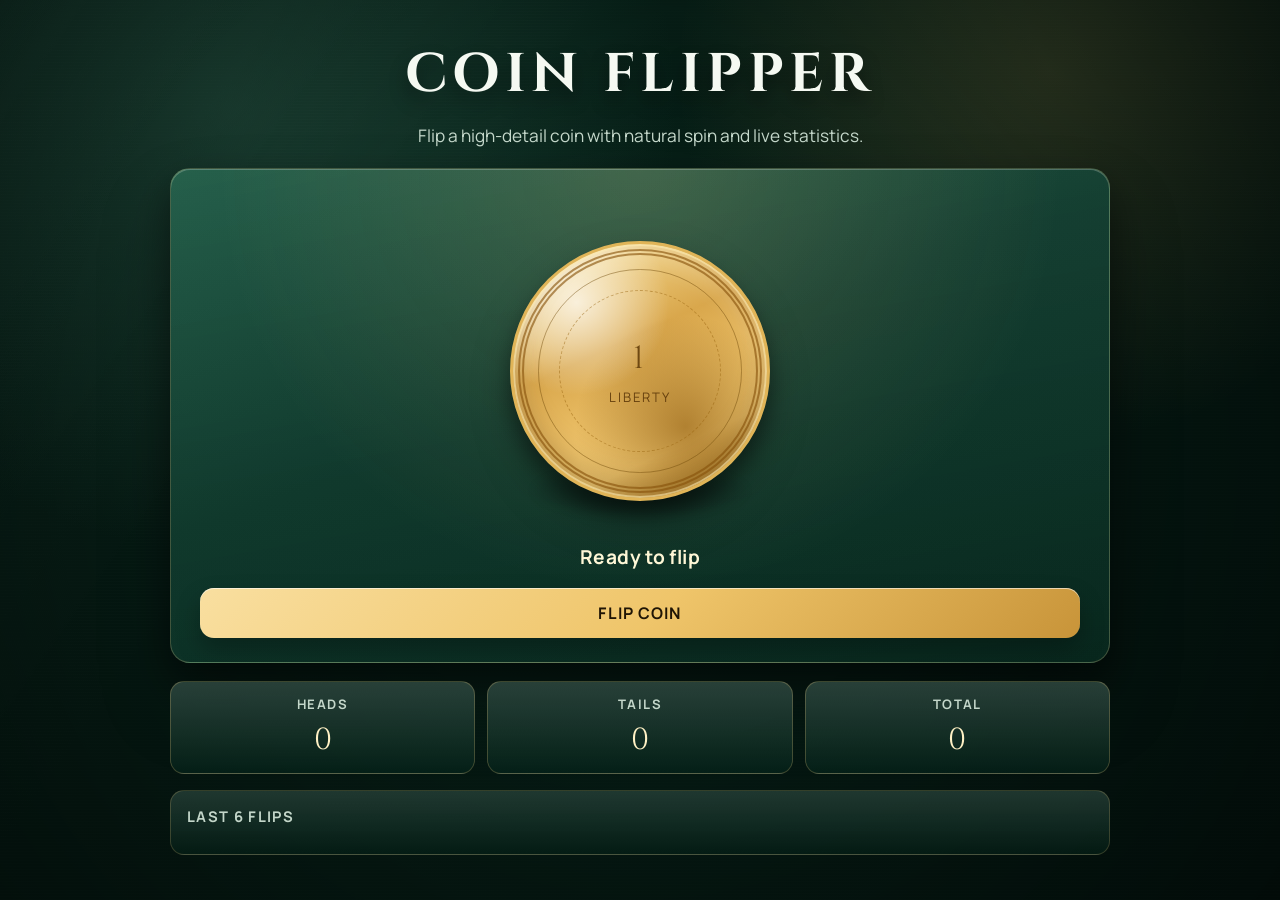
==== COIN FLIPPER/index.html @ 90462f93 "feat: add realistic coin flipper in COIN FLIPPER folder" ====
<!DOCTYPE html>
<html lang="en">
  <head>
    <meta charset="UTF-8" />
    <meta name="viewport" content="width=device-width, initial-scale=1.0" />
    <title>Realistic Coin Flipper</title>
    <link rel="stylesheet" href="styles.css" />
  </head>
  <body>
    <div class="background-noise" aria-hidden="true"></div>
    <main class="app">
      <header class="app-header">
        <h1>Coin Flipper</h1>
        <p>Flip a high-detail coin with natural spin and live statistics.</p>
      </header>

      <section class="table" aria-label="Coin table">
        <div class="coin-stage">
          <div class="coin-shadow" aria-hidden="true"></div>
          <div class="coin" id="coin" aria-hidden="true">
            <div class="coin-face coin-face--heads">
              <span class="coin-mark">1</span>
              <span class="coin-label">Liberty</span>
            </div>
            <div class="coin-face coin-face--tails">
              <span class="coin-mark">Eagle</span>
              <span class="coin-label">United States</span>
            </div>
            <div class="coin-rim"></div>
          </div>
        </div>

        <p class="result" id="result" aria-live="polite">Ready to flip</p>
        <button class="flip-btn" id="flip-btn" type="button">Flip Coin</button>
      </section>

      <section class="stats" aria-label="Flip statistics">
        <article class="stat-card">
          <h2>Heads</h2>
          <p id="heads-count">0</p>
        </article>
        <article class="stat-card">
          <h2>Tails</h2>
          <p id="tails-count">0</p>
        </article>
        <article class="stat-card">
          <h2>Total</h2>
          <p id="total-count">0</p>
        </article>
      </section>

      <section class="history-wrap" aria-label="Last results">
        <h2>Last 6 Flips</h2>
        <ol class="history-list" id="history-list"></ol>
      </section>
    </main>
    <script src="app.js"></script>
  </body>
</html>
---- COIN FLIPPER/styles.css ----
@import url("https://fonts.googleapis.com/css2?family=Cinzel:wght@500;700&family=Manrope:wght@400;600;700&display=swap");

:root {
  --felt-dark: #061b14;
  --felt-mid: #0f3b2d;
  --felt-light: #2f6e57;
  --text-main: #f5f9f2;
  --text-muted: #c4d7ca;
  --accent: #f2c86a;
  --accent-deep: #9e6f1e;
  --coin-size: clamp(180px, 34vw, 260px);
}

*,
*::before,
*::after {
  box-sizing: border-box;
}

html,
body {
  margin: 0;
  min-height: 100%;
}

body {
  position: relative;
  overflow-x: hidden;
  font-family: "Manrope", sans-serif;
  color: var(--text-main);
  background:
    radial-gradient(circle at 18% 12%, rgba(61, 122, 99, 0.38) 0%, transparent 34%),
    radial-gradient(circle at 82% 8%, rgba(247, 206, 107, 0.16) 0%, transparent 28%),
    linear-gradient(145deg, #08261c 0%, #061b14 48%, #04140f 100%);
}

body::after {
  content: "";
  position: fixed;
  inset: 0;
  pointer-events: none;
  background: radial-gradient(circle, transparent 38%, rgba(0, 0, 0, 0.42) 100%);
  z-index: 0;
}

.background-noise {
  position: fixed;
  inset: 0;
  pointer-events: none;
  opacity: 0.08;
  z-index: 0;
  background:
    linear-gradient(125deg, rgba(255, 255, 255, 0.22), transparent 34%),
    repeating-linear-gradient(
      0deg,
      rgba(255, 255, 255, 0.08) 0px,
      rgba(255, 255, 255, 0.08) 1px,
      transparent 1px,
      transparent 3px
    );
}

.app {
  position: relative;
  z-index: 1;
  width: min(940px, 92vw);
  margin: 0 auto;
  padding: clamp(1.35rem, 3vw, 2.5rem) 0 clamp(1.4rem, 4vw, 2.8rem);
}

.app-header {
  text-align: center;
  margin-bottom: 1.3rem;
}

.app-header h1 {
  margin: 0;
  font-family: "Cinzel", serif;
  font-size: clamp(2rem, 5vw, 3.4rem);
  letter-spacing: 0.1em;
  text-transform: uppercase;
  text-shadow: 0 10px 18px rgba(0, 0, 0, 0.38);
}

.app-header p {
  margin: 0.8rem auto 0;
  max-width: 42ch;
  color: var(--text-muted);
  font-size: clamp(0.95rem, 2vw, 1.08rem);
}

.table {
  background:
    radial-gradient(circle at 50% 0%, rgba(255, 215, 140, 0.16), transparent 62%),
    linear-gradient(170deg, rgba(255, 255, 255, 0.06) 0%, rgba(0, 0, 0, 0.23) 100%),
    linear-gradient(160deg, #185640 0%, #0b3b2c 44%, #0a3326 100%);
  border: 1px solid rgba(247, 222, 155, 0.23);
  border-radius: 20px;
  padding: clamp(1.2rem, 3vw, 2rem) clamp(1rem, 3vw, 1.8rem) 1.5rem;
  box-shadow:
    inset 0 1px 0 rgba(255, 255, 255, 0.24),
    0 16px 34px rgba(0, 0, 0, 0.4),
    0 40px 70px rgba(0, 0, 0, 0.26);
}

.coin-stage {
  position: relative;
  min-height: clamp(260px, 40vw, 340px);
  display: grid;
  place-items: center;
  perspective: 1500px;
}

.coin-shadow {
  position: absolute;
  width: min(56%, 260px);
  height: 20%;
  border-radius: 50%;
  background: radial-gradient(ellipse at center, rgba(0, 0, 0, 0.5) 0%, transparent 72%);
  transform: translateY(calc(var(--coin-size) * 0.46)) scale(0.84);
  filter: blur(4px);
  transition: transform 220ms ease-out;
}

.coin {
  width: var(--coin-size);
  aspect-ratio: 1 / 1;
  position: relative;
  transform-style: preserve-3d;
  transform: rotateX(0deg) rotateY(0deg);
  will-change: transform;
  filter: drop-shadow(0 16px 18px rgba(0, 0, 0, 0.26));
}

.coin-face {
  position: absolute;
  inset: 0;
  display: grid;
  place-content: center;
  gap: 0.5rem;
  padding: 1.3rem;
  border-radius: 50%;
  backface-visibility: hidden;
  text-align: center;
  border: 3px solid #e0b457;
  background:
    radial-gradient(circle at 25% 23%, rgba(255, 255, 255, 0.75) 0%, transparent 34%),
    radial-gradient(circle at 68% 72%, rgba(128, 75, 0, 0.58) 0%, transparent 44%),
    linear-gradient(155deg, #fde9a4 0%, #d9a74c 40%, #f8d17a 75%, #af7c22 100%);
  box-shadow:
    inset 0 0 0 2px rgba(255, 238, 179, 0.56),
    inset 0 15px 26px rgba(255, 255, 255, 0.22),
    inset 0 -17px 26px rgba(79, 46, 1, 0.28),
    0 14px 18px rgba(0, 0, 0, 0.32);
}

.coin-face::before {
  content: "";
  position: absolute;
  inset: 10%;
  border-radius: 50%;
  border: 1px solid rgba(109, 72, 8, 0.45);
}

.coin-face::after {
  content: "";
  position: absolute;
  inset: 18%;
  border-radius: 50%;
  border: 1px dashed rgba(151, 98, 14, 0.48);
}

.coin-face--heads {
  transform: translateZ(7px);
}

.coin-face--tails {
  transform: rotateY(180deg) translateZ(7px);
  background:
    radial-gradient(circle at 24% 22%, rgba(255, 255, 255, 0.72) 0%, transparent 34%),
    radial-gradient(circle at 68% 72%, rgba(113, 56, 7, 0.6) 0%, transparent 44%),
    linear-gradient(158deg, #f8e4a0 0%, #c9923d 42%, #efc86d 76%, #94631b 100%);
}

.coin-rim {
  position: absolute;
  inset: 3%;
  border-radius: 50%;
  border: 6px double rgba(134, 82, 10, 0.62);
  transform: translateZ(0);
  pointer-events: none;
}

.coin-mark {
  position: relative;
  z-index: 1;
  font-family: "Cinzel", serif;
  font-size: clamp(1.4rem, 3.2vw, 2rem);
  color: #6f4912;
  text-transform: uppercase;
  letter-spacing: 0.08em;
}

.coin-label {
  position: relative;
  z-index: 1;
  font-size: clamp(0.7rem, 1.6vw, 0.82rem);
  text-transform: uppercase;
  letter-spacing: 0.16em;
  color: rgba(78, 43, 0, 0.8);
}

.result {
  margin: 0.2rem 0 1.1rem;
  text-align: center;
  font-size: clamp(1rem, 2.1vw, 1.2rem);
  font-weight: 700;
  letter-spacing: 0.02em;
  color: #fff8d7;
  min-height: 1.6rem;
}

.result[data-result="heads"] {
  color: #ffe39d;
}

.result[data-result="tails"] {
  color: #a8d9ff;
}

.flip-btn {
  width: 100%;
  border: 0;
  border-radius: 14px;
  cursor: pointer;
  padding: 0.88rem 1rem;
  font-family: "Manrope", sans-serif;
  font-size: 1rem;
  font-weight: 700;
  letter-spacing: 0.07em;
  text-transform: uppercase;
  color: #1f1505;
  background: linear-gradient(135deg, #f9dfa0 0%, #efc56a 52%, #c89439 100%);
  box-shadow:
    inset 0 1px 0 rgba(255, 255, 255, 0.58),
    0 12px 24px rgba(0, 0, 0, 0.27);
  transition: transform 120ms ease, box-shadow 120ms ease, filter 120ms ease;
}

.flip-btn:hover:not(:disabled) {
  transform: translateY(-2px);
  filter: brightness(1.04);
  box-shadow:
    inset 0 1px 0 rgba(255, 255, 255, 0.58),
    0 16px 30px rgba(0, 0, 0, 0.29);
}

.flip-btn:active:not(:disabled) {
  transform: translateY(0);
}

.flip-btn:disabled {
  cursor: not-allowed;
  opacity: 0.75;
}

.stats {
  margin-top: 1.1rem;
  display: grid;
  gap: 0.75rem;
  grid-template-columns: repeat(3, minmax(0, 1fr));
}

.stat-card {
  border-radius: 14px;
  padding: 0.85rem 0.7rem;
  background:
    linear-gradient(180deg, rgba(255, 255, 255, 0.14), rgba(0, 0, 0, 0.13)),
    rgba(8, 45, 33, 0.58);
  border: 1px solid rgba(242, 206, 126, 0.24);
  text-align: center;
}

.stat-card h2 {
  margin: 0;
  font-size: 0.82rem;
  color: var(--text-muted);
  letter-spacing: 0.11em;
  text-transform: uppercase;
  font-weight: 700;
}

.stat-card p {
  margin: 0.35rem 0 0;
  font-family: "Cinzel", serif;
  font-size: clamp(1.5rem, 3vw, 1.9rem);
  color: #fff1c5;
}

.history-wrap {
  margin-top: 1rem;
  padding: 0.95rem 1rem 1rem;
  border-radius: 14px;
  background:
    linear-gradient(180deg, rgba(255, 255, 255, 0.1), rgba(0, 0, 0, 0.16)),
    rgba(8, 42, 31, 0.6);
  border: 1px solid rgba(242, 206, 126, 0.2);
}

.history-wrap h2 {
  margin: 0 0 0.7rem;
  font-size: 0.92rem;
  letter-spacing: 0.09em;
  text-transform: uppercase;
  color: var(--text-muted);
}

.history-list {
  margin: 0;
  padding: 0;
  list-style: none;
  display: flex;
  flex-wrap: wrap;
  gap: 0.48rem;
}

.history-list li {
  border-radius: 999px;
  padding: 0.3rem 0.7rem;
  font-size: 0.8rem;
  font-weight: 700;
  letter-spacing: 0.04em;
  color: #fff7d8;
  background: rgba(0, 0, 0, 0.22);
  border: 1px solid rgba(245, 208, 121, 0.36);
}

.history-list li.heads {
  background: rgba(204, 146, 30, 0.2);
}

.history-list li.tails {
  background: rgba(69, 137, 193, 0.2);
}

.coin-stage.is-flipping .coin-shadow {
  animation: shadow-pulse 2.2s ease-in-out both;
}

@keyframes shadow-pulse {
  0% {
    transform: translateY(calc(var(--coin-size) * 0.46)) scale(0.84);
    opacity: 0.6;
  }
  50% {
    transform: translateY(calc(var(--coin-size) * 0.54)) scale(0.56);
    opacity: 0.3;
  }
  100% {
    transform: translateY(calc(var(--coin-size) * 0.46)) scale(0.84);
    opacity: 0.6;
  }
}

@media (max-width: 760px) {
  .table {
    border-radius: 18px;
  }

  .stats {
    grid-template-columns: 1fr;
  }

  .stat-card {
    display: flex;
    justify-content: space-between;
    align-items: center;
    padding: 0.75rem 0.9rem;
    text-align: left;
  }

  .stat-card p {
    margin: 0;
  }
}

@media (prefers-reduced-motion: reduce) {
  * {
    animation-duration: 0.01ms !important;
    animation-iteration-count: 1 !important;
    transition-duration: 0.01ms !important;
    scroll-behavior: auto !important;
  }
}
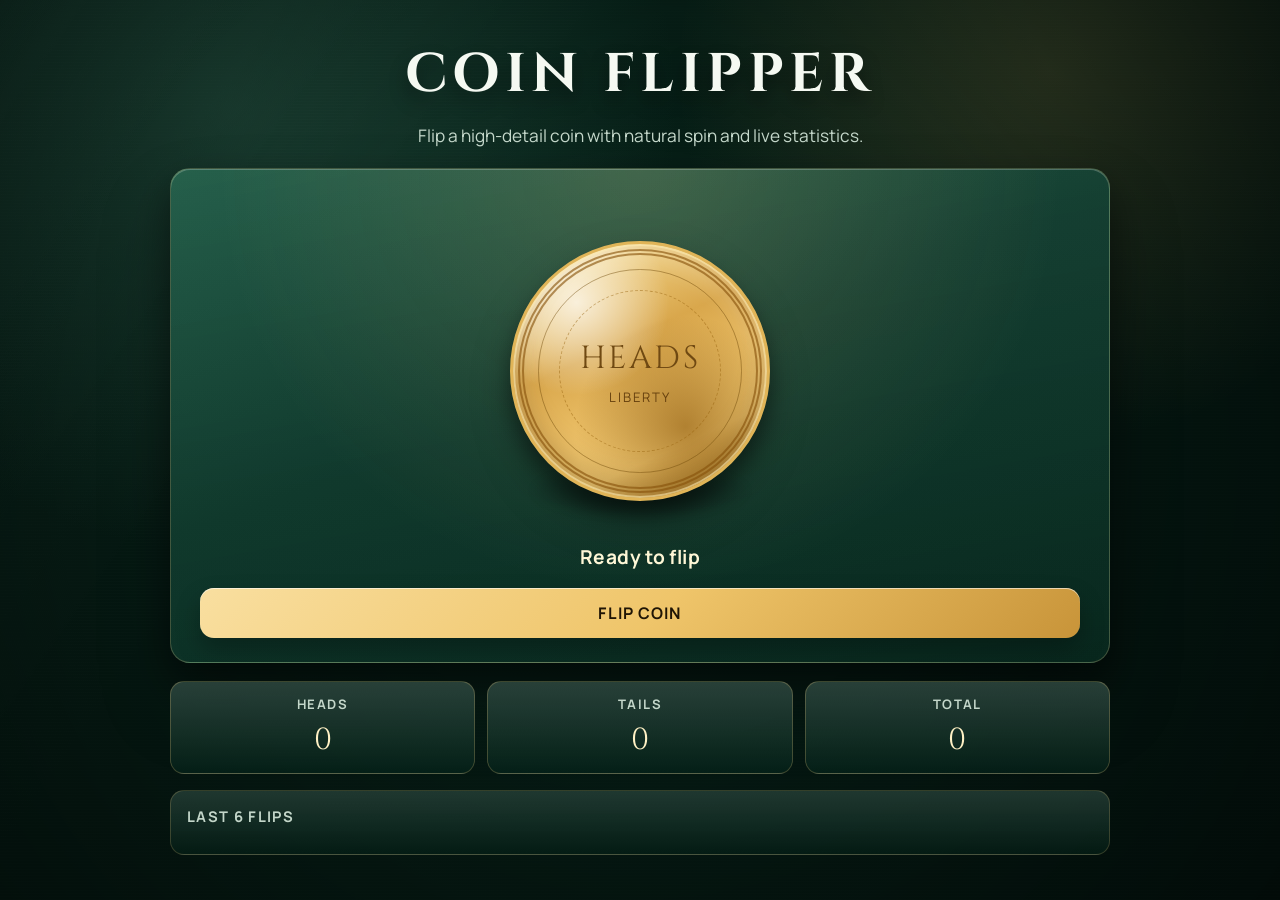
==== commit 116c86eb: "fix: keep heads and tails on opposite coin sides" ====
--- a/COIN FLIPPER/index.html
+++ b/COIN FLIPPER/index.html
@@ -19,12 +19,12 @@
           <div class="coin-shadow" aria-hidden="true"></div>
           <div class="coin" id="coin" aria-hidden="true">
             <div class="coin-face coin-face--heads">
-              <span class="coin-mark">1</span>
+              <span class="coin-mark">Heads</span>
               <span class="coin-label">Liberty</span>
             </div>
             <div class="coin-face coin-face--tails">
-              <span class="coin-mark">Eagle</span>
-              <span class="coin-label">United States</span>
+              <span class="coin-mark">Tails</span>
+              <span class="coin-label">Eagle</span>
             </div>
             <div class="coin-rim"></div>
           </div>
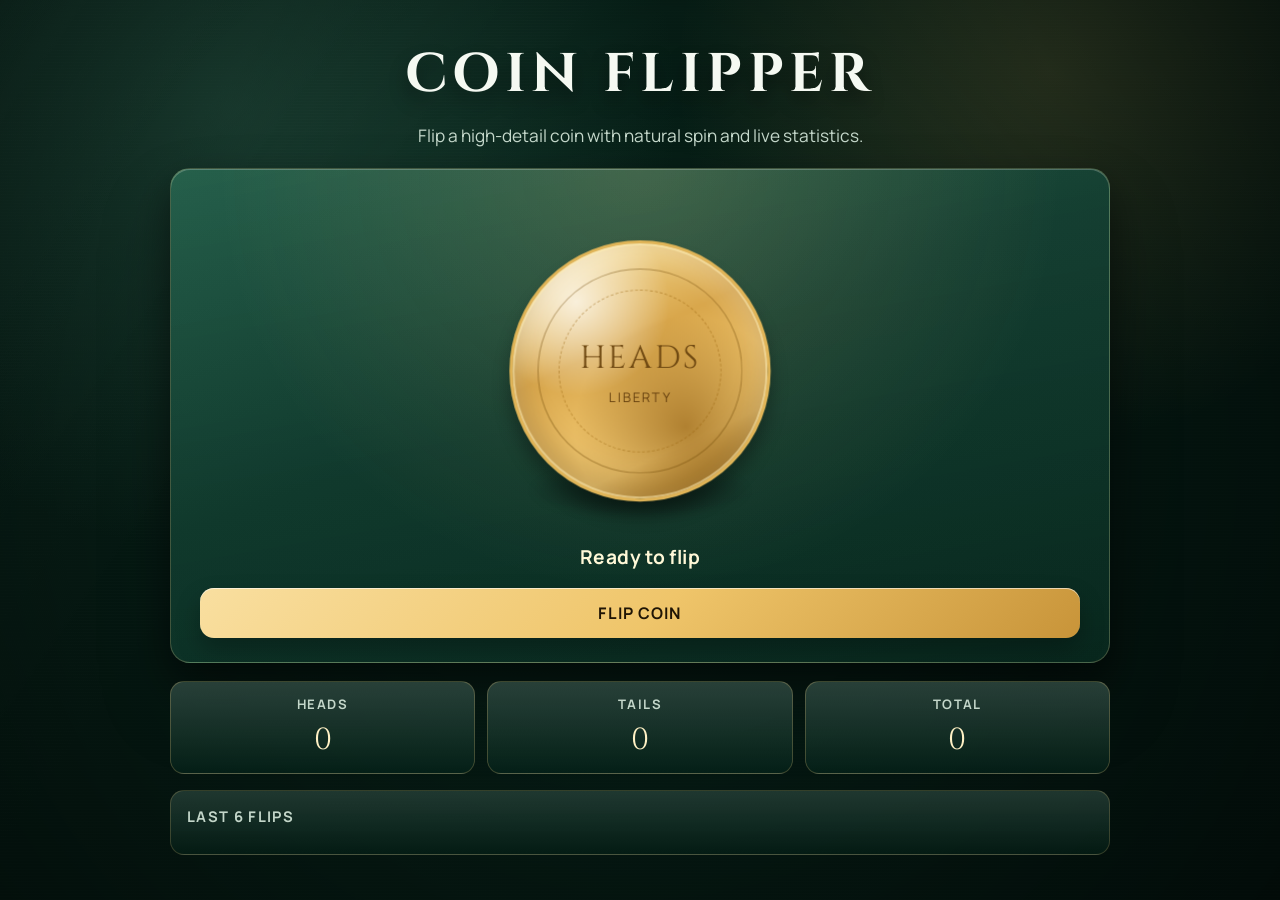
==== commit 0e15c7f9: "fix: enforce visible coin side to avoid mirrored text" ====
--- a/COIN FLIPPER/index.html
+++ b/COIN FLIPPER/index.html
@@ -17,14 +17,14 @@
       <section class="table" aria-label="Coin table">
         <div class="coin-stage">
           <div class="coin-shadow" aria-hidden="true"></div>
-          <div class="coin" id="coin" aria-hidden="true">
+          <div class="coin" id="coin" aria-hidden="true" data-side="heads">
             <div class="coin-face coin-face--heads">
               <span class="coin-mark">Heads</span>
               <span class="coin-label">Liberty</span>
             </div>
             <div class="coin-face coin-face--tails">
               <span class="coin-mark">Tails</span>
-              <span class="coin-label">Eagle</span>
+              <span class="coin-label">Tails</span>
             </div>
             <div class="coin-rim"></div>
           </div>
--- a/COIN FLIPPER/styles.css
+++ b/COIN FLIPPER/styles.css
@@ -126,10 +126,10 @@
   width: var(--coin-size);
   aspect-ratio: 1 / 1;
   position: relative;
+  -webkit-transform-style: preserve-3d;
   transform-style: preserve-3d;
   transform: rotateX(0deg) rotateY(0deg);
   will-change: transform;
-  filter: drop-shadow(0 16px 18px rgba(0, 0, 0, 0.26));
 }
 
 .coin-face {
@@ -140,7 +140,12 @@
   gap: 0.5rem;
   padding: 1.3rem;
   border-radius: 50%;
+  -webkit-backface-visibility: hidden;
   backface-visibility: hidden;
+  -webkit-transform-style: preserve-3d;
+  transform-style: preserve-3d;
+  opacity: 1;
+  transition: opacity 160ms linear;
   text-align: center;
   border: 3px solid #e0b457;
   background:
@@ -180,6 +185,14 @@
     radial-gradient(circle at 24% 22%, rgba(255, 255, 255, 0.72) 0%, transparent 34%),
     radial-gradient(circle at 68% 72%, rgba(113, 56, 7, 0.6) 0%, transparent 44%),
     linear-gradient(158deg, #f8e4a0 0%, #c9923d 42%, #efc86d 76%, #94631b 100%);
+}
+
+.coin[data-side="heads"] .coin-face--tails {
+  opacity: 0;
+}
+
+.coin[data-side="tails"] .coin-face--heads {
+  opacity: 0;
 }
 
 .coin-rim {
